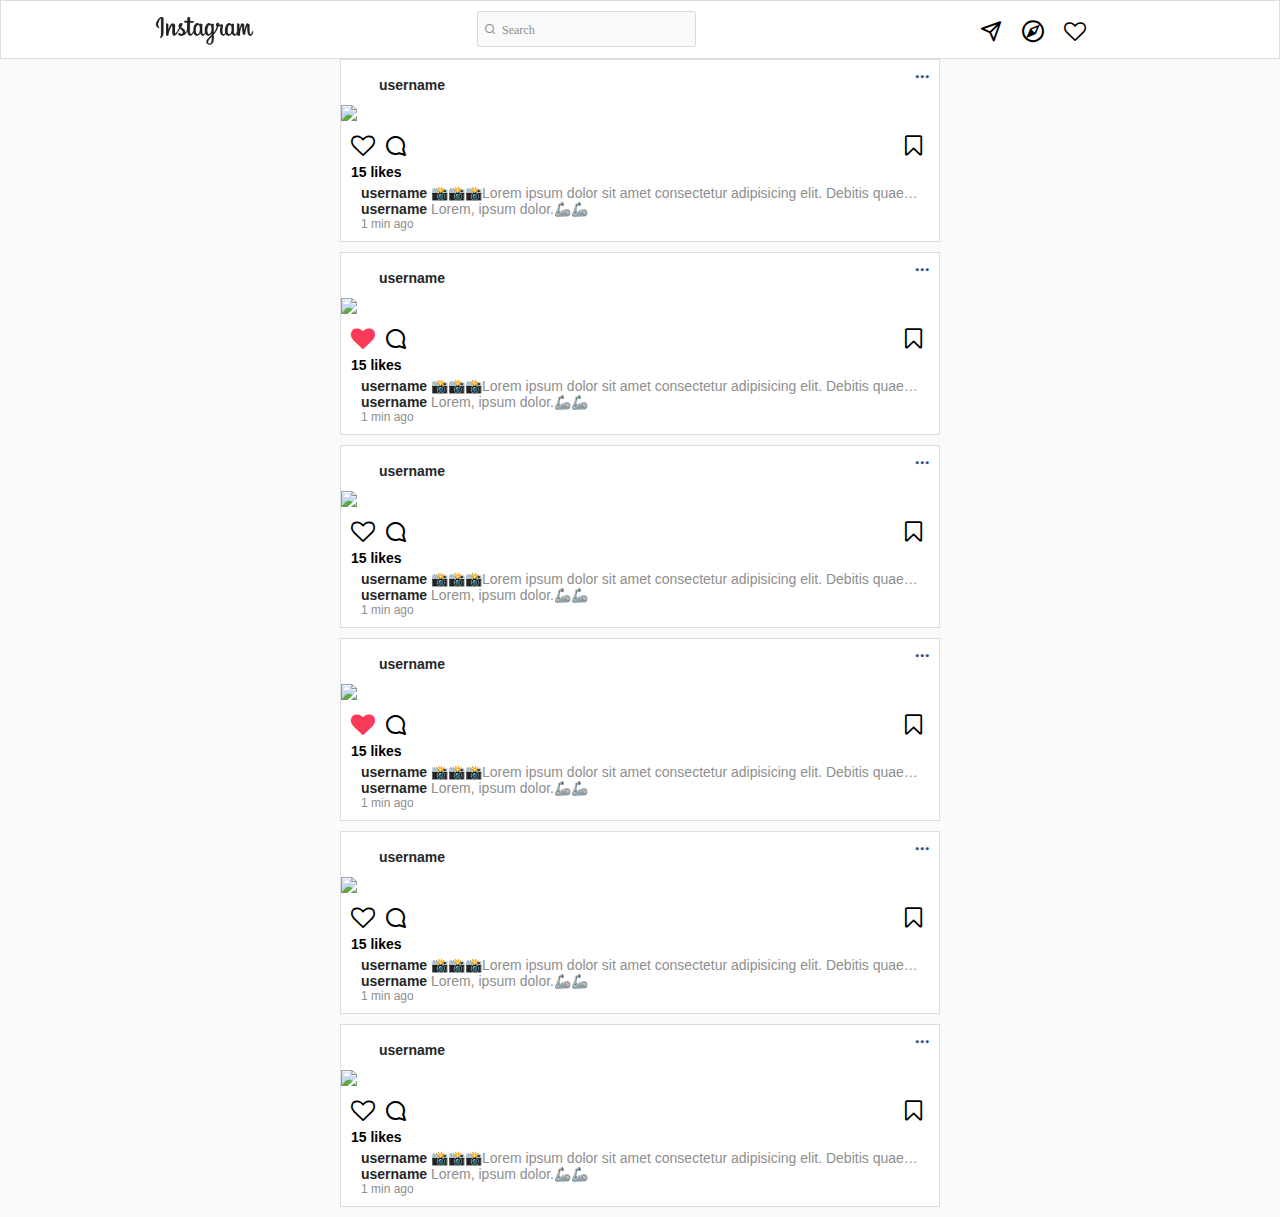
==== feed.html @ e86d35ad "Add feed.html - Add feed structure - navbar and post" ====
<!DOCTYPE html>
<html lang="en">

<head>
   <meta charset="UTF-8">
   <meta name="viewport" content="width=device-width, initial-scale=1.0">
   <link rel="shortcut icon" href="src/img/ig-ico.png" type="image/x-icon">
   <title>Instagram - Feed</title>
   <link rel="stylesheet" href="src/css/style.css">
   <script src="src/js/main.js"></script>
</head>

<body>
   <nav>
      <div class="nav__container card">
         <div class="nav flex-row flex-between">

            <div class="logo">
               <img src="src/img/640px-Instagram_logo.svg.png" alt="Instagram logo">
            </div>
            <div class="search">
               <form action="">
                  <div class="input__container">
                     <label for="search"><span class="icon-search disabled text-small"> Search</span>
                        <input type="search" name="search" id="search">
                     </label>
                  </div>
               </form>
            </div>
            <div class="menu">
               <ul>
                  <li><a href=""><span class="icon-home-fill"></span></a></li>
                  <li><a href=""><span class="icon-send"></span></a></li>
                  <li><a href=""><span class="icon-compass2"></span></a></li>
                  <li><a href=""><span class="icon-heart-o"></span></a></li>
                  <li><a href=""><span class="icon-avatar"></span></a></li>
               </ul>
            </div>
         </div>
      </div>
   </nav>
   <main>
      <div class="main__container">

         <!-- POST -->
         <div class="post card">
            <div class="card-header">
               <div class="flex-row flex-between">
                  <div class="user">
                        <a href="#"><span class="icon-avatar"></span></a>
                        <a href="#" class="username">username</a>
                  </div>
                  <div>
                     <a href="#"><span class="icon-dots-h"></span></a>
                  </div>
               </div>
            </div>
            <div class="card-body">
               <div class="post-body">
                  <img src="src/img/post-1.jpg">
               </div>
            </div>
            <div class="card-footer">
               <div class="post-footer">
                  <div class="flex-row flex-between">
                     <div class="post__like-comment">
                        <span class="icon-heart-o"></span>
                        <span class="icon-message"></span>
                     </div>
                     <div class="post__save">
                        <span class="icon-bookmark-o"></span>
                     </div>
                  </div>
                  <div class="post__likes">
                     <p><span class="post__likes-count">15</span> likes</p>
                  </div>
                  <div class="post__desc-comm">
                     <div class="post-descripton">
                        <p class="line-clamp disabled"><a href=""><span class="user">username</span></a> 📸📸📸Lorem ipsum dolor sit amet consectetur adipisicing elit. Debitis quae quisquam facilis quis! Rerum, corporis?</p>
                     </div>
                     <div class="post-descripton">
                        <p class="line-clamp disabled"><a href=""><span class="user">username</span></a> Lorem, ipsum dolor.🦾🦾</p>
                     </div>
                     <div class="post-date">
                        <p class="text-small disabled">1 min ago</p>
                     </div>
                  </div>
               </div>
            </div>
         </div>
         <!-- POST -->
         <div class="post card">
            <div class="card-header">
               <div class="flex-row flex-between">
                  <div class="user">
                        <a href="#"><span class="icon-avatar"></span></a>
                        <a href="#" class="username">username</a>
                  </div>
                  <div>
                     <a href="#"><span class="icon-dots-h"></span></a>
                  </div>
               </div>
            </div>
            <div class="card-body">
               <div class="post-body">
                  <img src="src/img/post-2.jpg">
               </div>
            </div>
            <div class="card-footer">
               <div class="post-footer">
                  <div class="flex-row flex-between">
                     <div class="post__like-comment">
                        <span class="icon-heart liked"></span>
                        <span class="icon-message"></span>
                     </div>
                     <div class="post__save">
                        <span class="icon-bookmark-o"></span>
                     </div>
                  </div>
                  <div class="post__likes">
                     <p><span class="post__likes-count">15</span> likes</p>
                  </div>
                  <div class="post__desc-comm">
                     <div class="post-descripton">
                        <p class="line-clamp disabled"><a href=""><span class="user">username</span></a> 📸📸📸Lorem ipsum dolor sit amet consectetur adipisicing elit. Debitis quae quisquam facilis quis! Rerum, corporis?</p>
                     </div>
                     <div class="post-descripton">
                        <p class="line-clamp disabled"><a href=""><span class="user">username</span></a> Lorem, ipsum dolor.🦾🦾</p>
                     </div>
                     <div class="post-date">
                        <p class="text-small disabled">1 min ago</p>
                     </div>
                  </div>
               </div>
            </div>
         </div>
         <!-- POST -->
         <div class="post card">
            <div class="card-header">
               <div class="flex-row flex-between">
                  <div class="user">
                        <a href="#"><span class="icon-avatar"></span></a>
                        <a href="#" class="username">username</a>
                  </div>
                  <div>
                     <a href="#"><span class="icon-dots-h"></span></a>
                  </div>
               </div>
            </div>
            <div class="card-body">
               <div class="post-body">
                  <img src="src/img/post-3.jpg">
               </div>
            </div>
            <div class="card-footer">
               <div class="post-footer">
                  <div class="flex-row flex-between">
                     <div class="post__like-comment">
                        <span class="icon-heart-o"></span>
                        <span class="icon-message"></span>
                     </div>
                     <div class="post__save">
                        <span class="icon-bookmark-o"></span>
                     </div>
                  </div>
                  <div class="post__likes">
                     <p><span class="post__likes-count">15</span> likes</p>
                  </div>
                  <div class="post__desc-comm">
                     <div class="post-descripton">
                        <p class="line-clamp disabled"><a href=""><span class="user">username</span></a> 📸📸📸Lorem ipsum dolor sit amet consectetur adipisicing elit. Debitis quae quisquam facilis quis! Rerum, corporis?</p>
                     </div>
                     <div class="post-descripton">
                        <p class="line-clamp disabled"><a href=""><span class="user">username</span></a> Lorem, ipsum dolor.🦾🦾</p>
                     </div>
                     <div class="post-date">
                        <p class="text-small disabled">1 min ago</p>
                     </div>
                  </div>
               </div>
            </div>
         </div>
         <!-- POST -->
         <div class="post card">
            <div class="card-header">
               <div class="flex-row flex-between">
                  <div class="user">
                        <a href="#"><span class="icon-avatar"></span></a>
                        <a href="#" class="username">username</a>
                  </div>
                  <div>
                     <a href="#"><span class="icon-dots-h"></span></a>
                  </div>
               </div>
            </div>
            <div class="card-body">
               <div class="post-body">
                  <img src="src/img/post-4.jpg">
               </div>
            </div>
            <div class="card-footer">
               <div class="post-footer">
                  <div class="flex-row flex-between">
                     <div class="post__like-comment">
                        <span class="icon-heart liked"></span>
                        <span class="icon-message"></span>
                     </div>
                     <div class="post__save">
                        <span class="icon-bookmark-o"></span>
                     </div>
                  </div>
                  <div class="post__likes">
                     <p><span class="post__likes-count">15</span> likes</p>
                  </div>
                  <div class="post__desc-comm">
                     <div class="post-descripton">
                        <p class="line-clamp disabled"><a href=""><span class="user">username</span></a> 📸📸📸Lorem ipsum dolor sit amet consectetur adipisicing elit. Debitis quae quisquam facilis quis! Rerum, corporis?</p>
                     </div>
                     <div class="post-descripton">
                        <p class="line-clamp disabled"><a href=""><span class="user">username</span></a> Lorem, ipsum dolor.🦾🦾</p>
                     </div>
                     <div class="post-date">
                        <p class="text-small disabled">1 min ago</p>
                     </div>
                  </div>
               </div>
            </div>
         </div>
         <!-- POST -->
         <div class="post card">
            <div class="card-header">
               <div class="flex-row flex-between">
                  <div class="user">
                        <a href="#"><span class="icon-avatar"></span></a>
                        <a href="#" class="username">username</a>
                  </div>
                  <div>
                     <a href="#"><span class="icon-dots-h"></span></a>
                  </div>
               </div>
            </div>
            <div class="card-body">
               <div class="post-body">
                  <img src="src/img/post-5.jpg">
               </div>
            </div>
            <div class="card-footer">
               <div class="post-footer">
                  <div class="flex-row flex-between">
                     <div class="post__like-comment">
                        <span class="icon-heart-o"></span>
                        <span class="icon-message"></span>
                     </div>
                     <div class="post__save">
                        <span class="icon-bookmark-o"></span>
                     </div>
                  </div>
                  <div class="post__likes">
                     <p><span class="post__likes-count">15</span> likes</p>
                  </div>
                  <div class="post__desc-comm">
                     <div class="post-descripton">
                        <p class="line-clamp disabled"><a href=""><span class="user">username</span></a> 📸📸📸Lorem ipsum dolor sit amet consectetur adipisicing elit. Debitis quae quisquam facilis quis! Rerum, corporis?</p>
                     </div>
                     <div class="post-descripton">
                        <p class="line-clamp disabled"><a href=""><span class="user">username</span></a> Lorem, ipsum dolor.🦾🦾</p>
                     </div>
                     <div class="post-date">
                        <p class="text-small disabled">1 min ago</p>
                     </div>
                  </div>
               </div>
            </div>
         </div>
         <!-- POST -->
         <div class="post card">
            <div class="card-header">
               <div class="flex-row flex-between">
                  <div class="user">
                        <a href="#"><span class="icon-avatar"></span></a>
                        <a href="#" class="username">username</a>
                  </div>
                  <div>
                     <a href="#"><span class="icon-dots-h"></span></a>
                  </div>
               </div>
            </div>
            <div class="card-body">
               <div class="post-body">
                  <img src="src/img/post-6.jpg">
               </div>
            </div>
            <div class="card-footer">
               <div class="post-footer">
                  <div class="flex-row flex-between">
                     <div class="post__like-comment">
                        <span class="icon-heart-o"></span>
                        <span class="icon-message"></span>
                     </div>
                     <div class="post__save">
                        <span class="icon-bookmark-o"></span>
                     </div>
                  </div>
                  <div class="post__likes">
                     <p><span class="post__likes-count">15</span> likes</p>
                  </div>
                  <div class="post__desc-comm">
                     <div class="post-descripton">
                        <p class="line-clamp disabled"><a href=""><span class="user">username</span></a> 📸📸📸Lorem ipsum dolor sit amet consectetur adipisicing elit. Debitis quae quisquam facilis quis! Rerum, corporis?</p>
                     </div>
                     <div class="post-descripton">
                        <p class="line-clamp disabled"><a href=""><span class="user">username</span></a> Lorem, ipsum dolor.🦾🦾</p>
                     </div>
                     <div class="post-date">
                        <p class="text-small disabled">1 min ago</p>
                     </div>
                  </div>
               </div>
            </div>
         </div>


      </div>
   </main>
</body>

</html>
---- src/css/style.css ----
@charset "UTF-8";
@font-face {
  font-family: "icomoon";
  src: url("fonts/icomoon.eot?fhwxef");
  src: url("fonts/icomoon.eot?fhwxef#iefix") format("embedded-opentype"), url("fonts/icomoon.ttf?fhwxef") format("truetype"), url("fonts/icomoon.woff?fhwxef") format("woff"), url("fonts/icomoon.svg?fhwxef#icomoon") format("svg");
  font-weight: normal;
  font-style: normal;
  font-display: block;
}
[class^=icon-], [class*=" icon-"] {
  font-family: "icomoon" !important;
  speak: never;
  font-style: normal;
  font-weight: normal;
  font-variant: normal;
  text-transform: none;
  line-height: 1;
  -webkit-font-smoothing: antialiased;
  -moz-osx-font-smoothing: grayscale;
}

.icon-home-fill:before {
  content: "";
  cursor: pointer;
}

.icon-home:before {
  content: "";
  cursor: pointer;
}

.icon-send:before {
  content: "";
  cursor: pointer;
}

.icon-dots-h:before {
  content: "";
  cursor: pointer;
}

.icon-message:before {
  content: "";
  cursor: pointer;
}

.icon-search:before {
  content: "";
  cursor: pointer;
}

.icon-user:before {
  content: "";
  cursor: pointer;
}

.icon-bookmark-o:before {
  content: "";
  cursor: pointer;
}

.icon-heart-o:before {
  content: "";
  cursor: pointer;
}

.icon-heart:before {
  content: "";
  cursor: pointer;
}

.icon-compass2:before {
  content: "";
  cursor: pointer;
}

.icon-facebook:before {
  content: "";
  cursor: pointer;
}

.icon-instagram:before {
  content: "";
  cursor: pointer;
}

* {
  box-sizing: border-box;
  margin: 0;
  padding: 0;
}

body {
  font-family: -apple-system, BlinkMacSystemFont, "Segoe UI", Roboto, Helvetica, Arial, sans-serif, "Apple Color Emoji", "Segoe UI Emoji", "Segoe UI Symbol";
  background-color: #fafafa;
  font-size: 14px;
}

main, header, footer, nav {
  display: block;
}

main, footer {
  margin: 0 auto;
  width: 100%;
  max-width: 1024px;
}

a, a:hover, a:link, a:active, a:visited {
  color: #385185;
  text-decoration: none;
}

input[type=submit], input[type=text], input[type=password], input[type=search] {
  background-color: #fafafa;
  outline: none;
  width: 100%;
  border-radius: 3px;
  padding: 8px 5px;
  line-height: 18px;
}

input[type=text], input[type=password], input[type=search] {
  border: solid 1px rgba(142, 142, 142, 0.3);
  font-size: 16px;
}

input[type=submit] {
  margin: 10px 0;
  border: none;
  background-color: #b2dffc;
  color: #ffffff;
  font-weight: bold;
  cursor: pointer;
}

ul, li {
  list-style: none;
  display: inline-block;
}

.text-center {
  text-align: center;
}

.text-left {
  text-align: left;
}

.text-small {
  font-size: 12px;
}

.disabled {
  color: #8e8e8e;
}

.p-20 {
  padding: 20px;
}

.login {
  width: 100%;
  height: 100%;
}

.flex-row {
  display: flex;
  flex-direction: flex-row;
}

.flex-wrap {
  flex-wrap: wrap;
}

.flex-center {
  justify-content: center;
}

.flex-between {
  justify-content: space-between;
}

@media all and (min-width: 450px) {
  .card {
    border: solid 1px rgba(142, 142, 142, 0.3);
    background-color: #ffffff;
  }
}
.card-header, .card-body, .card-footer {
  width: 100%;
}

.input__container {
  margin: 0 40px 6px;
}
.input__container label {
  position: relative;
}
.input__container label span {
  display: inline-block;
  position: absolute;
  left: 7px;
  height: 36px;
  line-height: 36px;
  transition: all 0.15s linear;
}
.input__container label span.up {
  top: -8px;
  font-size: 10px;
  line-height: 8px;
}
.input__container label span.up ~ input {
  font-size: 12px;
  padding: 14px 0 2px 8px;
}

.divider {
  position: relative;
  margin: 10px 40px 30px;
  font-size: 12px;
  font-weight: 500;
  text-align: center;
  color: #8e8e8e;
}
.divider :before, .divider :after {
  content: "";
  display: inline-block;
  position: absolute;
  top: calc(50% - 1px);
  width: 40%;
  border-bottom: solid 1px rgba(142, 142, 142, 0.3);
}
.divider :before {
  left: 0;
}
.divider :after {
  right: 0;
}

.footer {
  margin: 0 auto;
  padding: 38px 20px;
  font-weight: 600;
  text-transform: uppercase;
  font-size: 12px;
}
@media all and (max-width: 785px) {
  .footer {
    max-width: 360px;
    justify-content: center;
    padding: 0 20px;
  }
  .footer ul {
    text-align: center;
  }
}
.footer .footer__link {
  margin: 0 7px 16px 0;
}

.line-clamp {
  display: -webkit-box;
  -webkit-box-orient: vertical;
  -webkit-line-clamp: 1;
  overflow: hidden;
}

.login {
  margin: 20px auto;
}
@media all and (min-width: 450px) {
  .login {
    margin: 95px auto;
  }
}
.login .phone-image {
  position: relative;
  background: url("../img/phone.png");
  background-repeat: no-repeat;
  background-size: 454px 618px;
  background-position: center;
  flex-basis: 454px;
  margin-left: -35px;
  margin-right: -15px;
  width: 100%;
  height: 618px;
}
@media all and (max-width: 875px) {
  .login .phone-image {
    display: none;
  }
}
.login .phone-image .carousel {
  display: block;
  position: absolute;
  top: 99px;
  right: 63px;
  z-index: 1;
  width: 240px;
  height: 427px;
  background: url("../img/phone_1.jpg");
  animation: carousel 25s linear infinite;
}
@keyframes carousel {
  0%, 20.625% {
    background: url("../img/phone_1.jpg");
    opacity: 1;
  }
  20.625%, 39.125% {
    background: url("../img/phone_2.jpg");
    opacity: 1;
  }
  10.3125% {
    opacity: 1;
  }
  41.25%, 57.625% {
    background: url("../img/phone_3.jpg");
    opacity: 1;
  }
  22.1875% {
    opacity: 1;
  }
  61.875%, 76.125% {
    background: url("../img/phone_4.jpg");
    opacity: 1;
  }
  34.0625% {
    opacity: 1;
  }
  82.5%, 94.625% {
    background: url("../img/phone_5.jpg");
    opacity: 1;
  }
  45.9375% {
    opacity: 1;
  }
}
.login .right-side {
  width: 350px;
  margin-top: 10px;
}
.login .right-side .card {
  max-width: 350px;
  margin-bottom: 10px;
}
.login .right-side .card:nth-child(1) {
  margin-top: 20px;
}
.login .right-side .card:nth-child(1) .card-header {
  margin: 30px auto 40px;
  background: url("../img/640px-instagram_logo.svg.png");
  background-repeat: no-repeat;
  background-size: 100%;
  background-position: 0 -10px;
  height: 51px;
  width: 185px;
}
.login .right-side .card .card-footer p {
  margin: 20px 0;
}
.login .right-side .card .card-footer p:not(.text-small) {
  font-weight: bold;
}
.login .right-side .card:nth-child(2) {
  padding: 10px 0;
  margin-bottom: 10px;
}
.login .right-side .card:nth-child(2) p {
  padding: 10px;
}
.login .right-side .card:nth-child(2) p a {
  font-weight: 600;
  color: rgba(0, 149, 246, 0.7);
}
.login .right-side .store p {
  margin: 10px 0;
}
.login .right-side .store img {
  width: 45%;
}

.nav__container .nav {
  padding: 10px 0 5px;
  margin: 0 auto;
  max-width: 975px;
}
.nav__container .nav .logo img {
  width: 103px;
}
.nav__container .nav .menu ul {
  height: 100%;
  display: flex;
  flex-direction: row;
  align-items: center;
}
.nav__container .nav .menu ul li {
  margin-left: 20px;
}
.nav__container .nav .menu ul li [class*=icon-] {
  display: inline-block;
  font-size: 22px;
  line-height: 22px;
  color: #000;
}

.icon-avatar {
  width: 22px;
  height: 22px;
  margin-top: 3px;
  border-radius: 50%;
  background-color: red;
  background: url("../img/ig-ico.png");
  background-size: cover;
}

.user {
  height: 100%;
  font-weight: 600;
  color: #262626;
}
.user a {
  display: inline-block;
  color: #262626;
  line-height: 100%;
  vertical-align: middle;
}

.post {
  margin: 0 auto 10px;
  max-width: 600px;
  height: 100%;
}
.post [class*=icon-]:not(.icon-dots-h) {
  display: inline-block;
  font-size: 24px;
  line-height: 24px;
  width: 24px;
  height: 24px;
}
.post .card-header {
  height: 45px;
  padding: 10px;
}
.post .post-body {
  width: 100%;
}
.post .post-body img {
  width: 100%;
}
.post .post-footer {
  width: 100%;
  padding: 10px;
}
.post .post-footer .post__like-comment span {
  margin-right: 5px;
}
.post .post-footer .post__likes {
  margin: 5px 0;
  font-weight: 600;
}
.post .post-footer .post__desc-comm {
  width: 100%;
  padding-left: 10px;
}

.liked {
  color: #fb3958;
}

/*# sourceMappingURL=style.css.map */
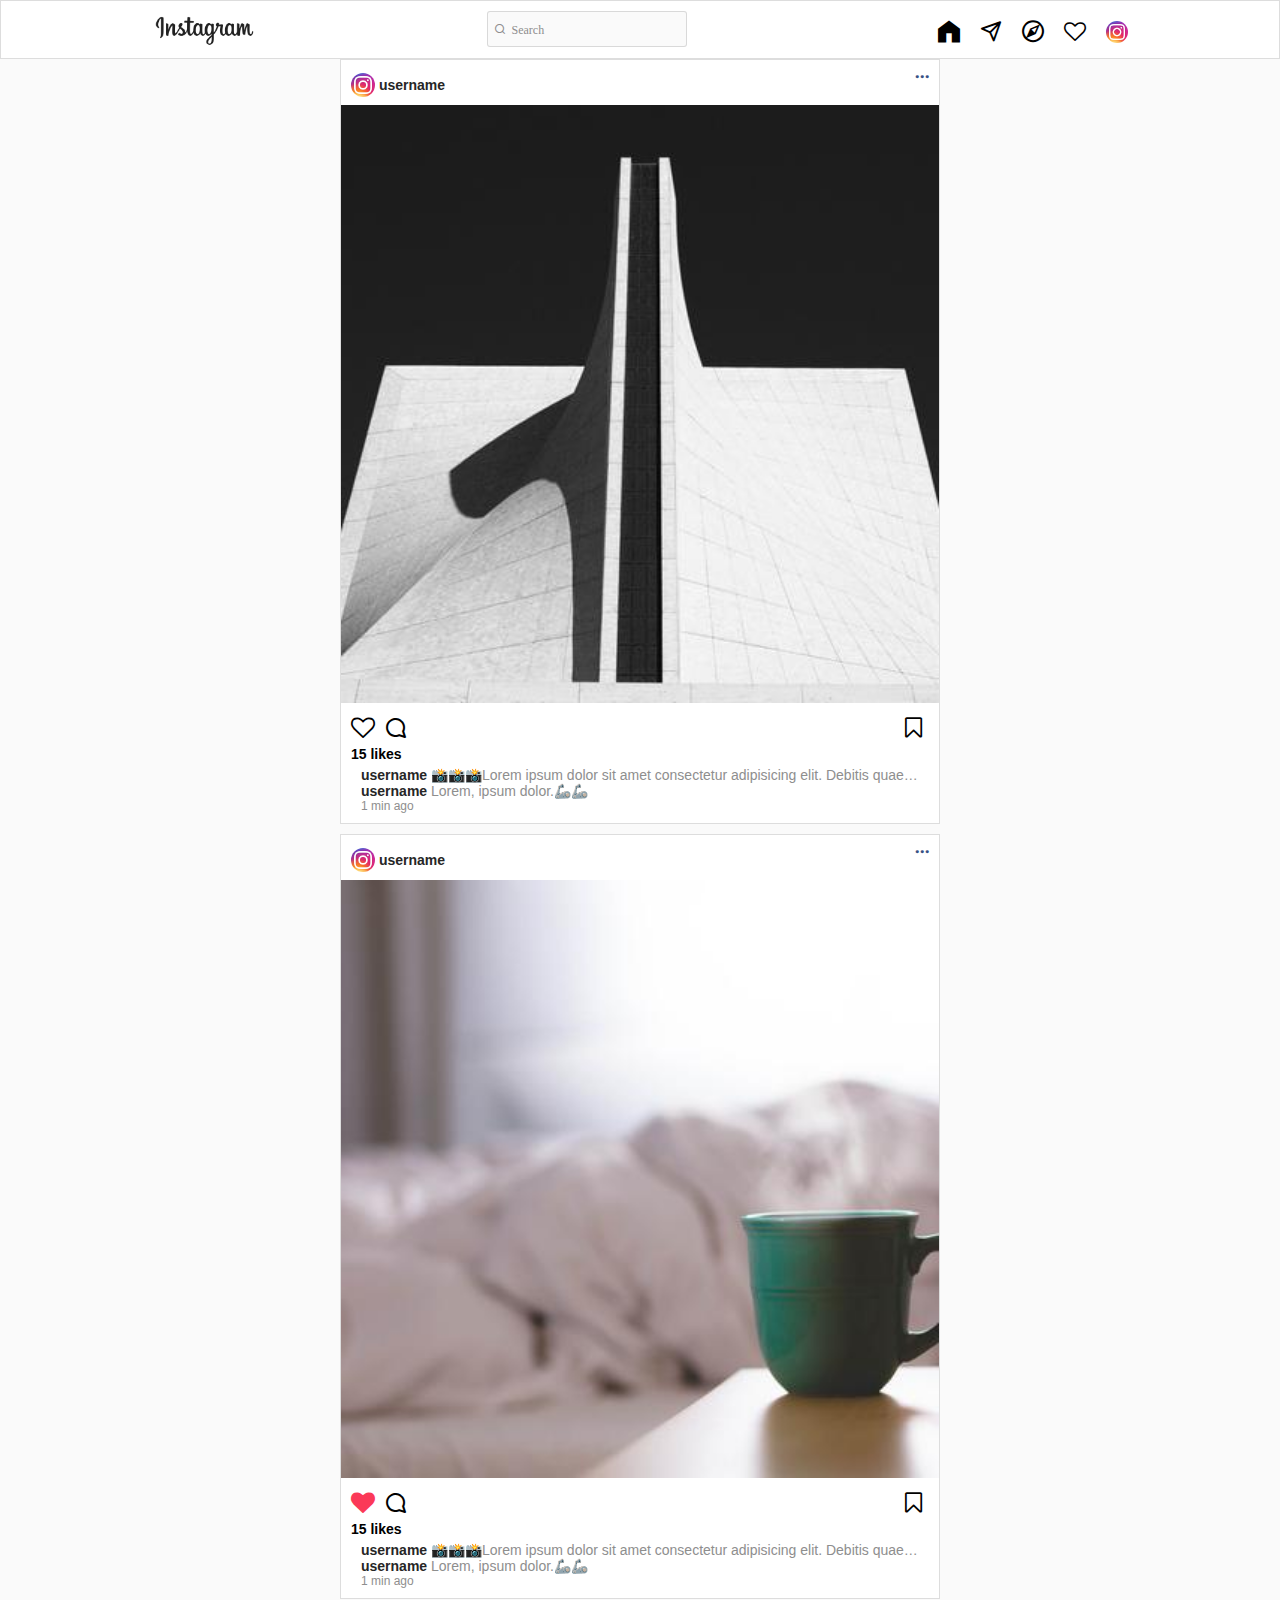
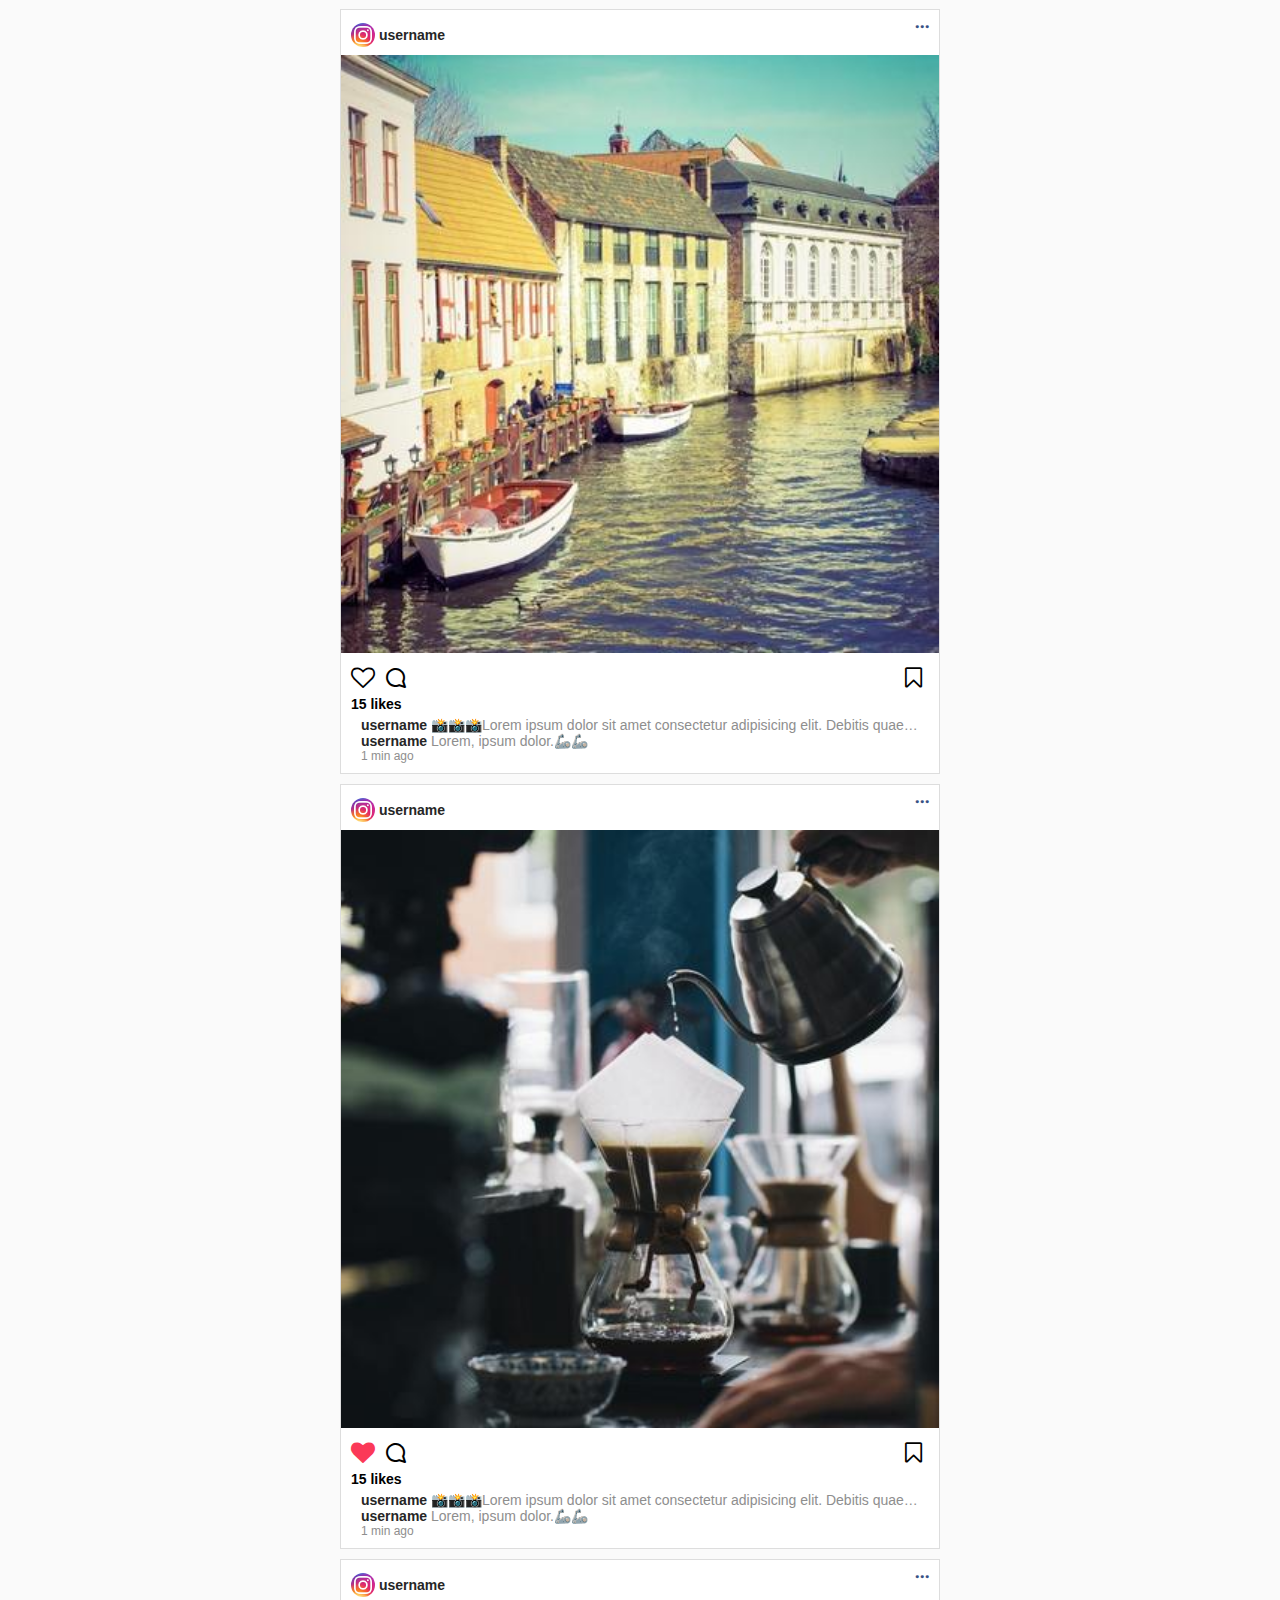
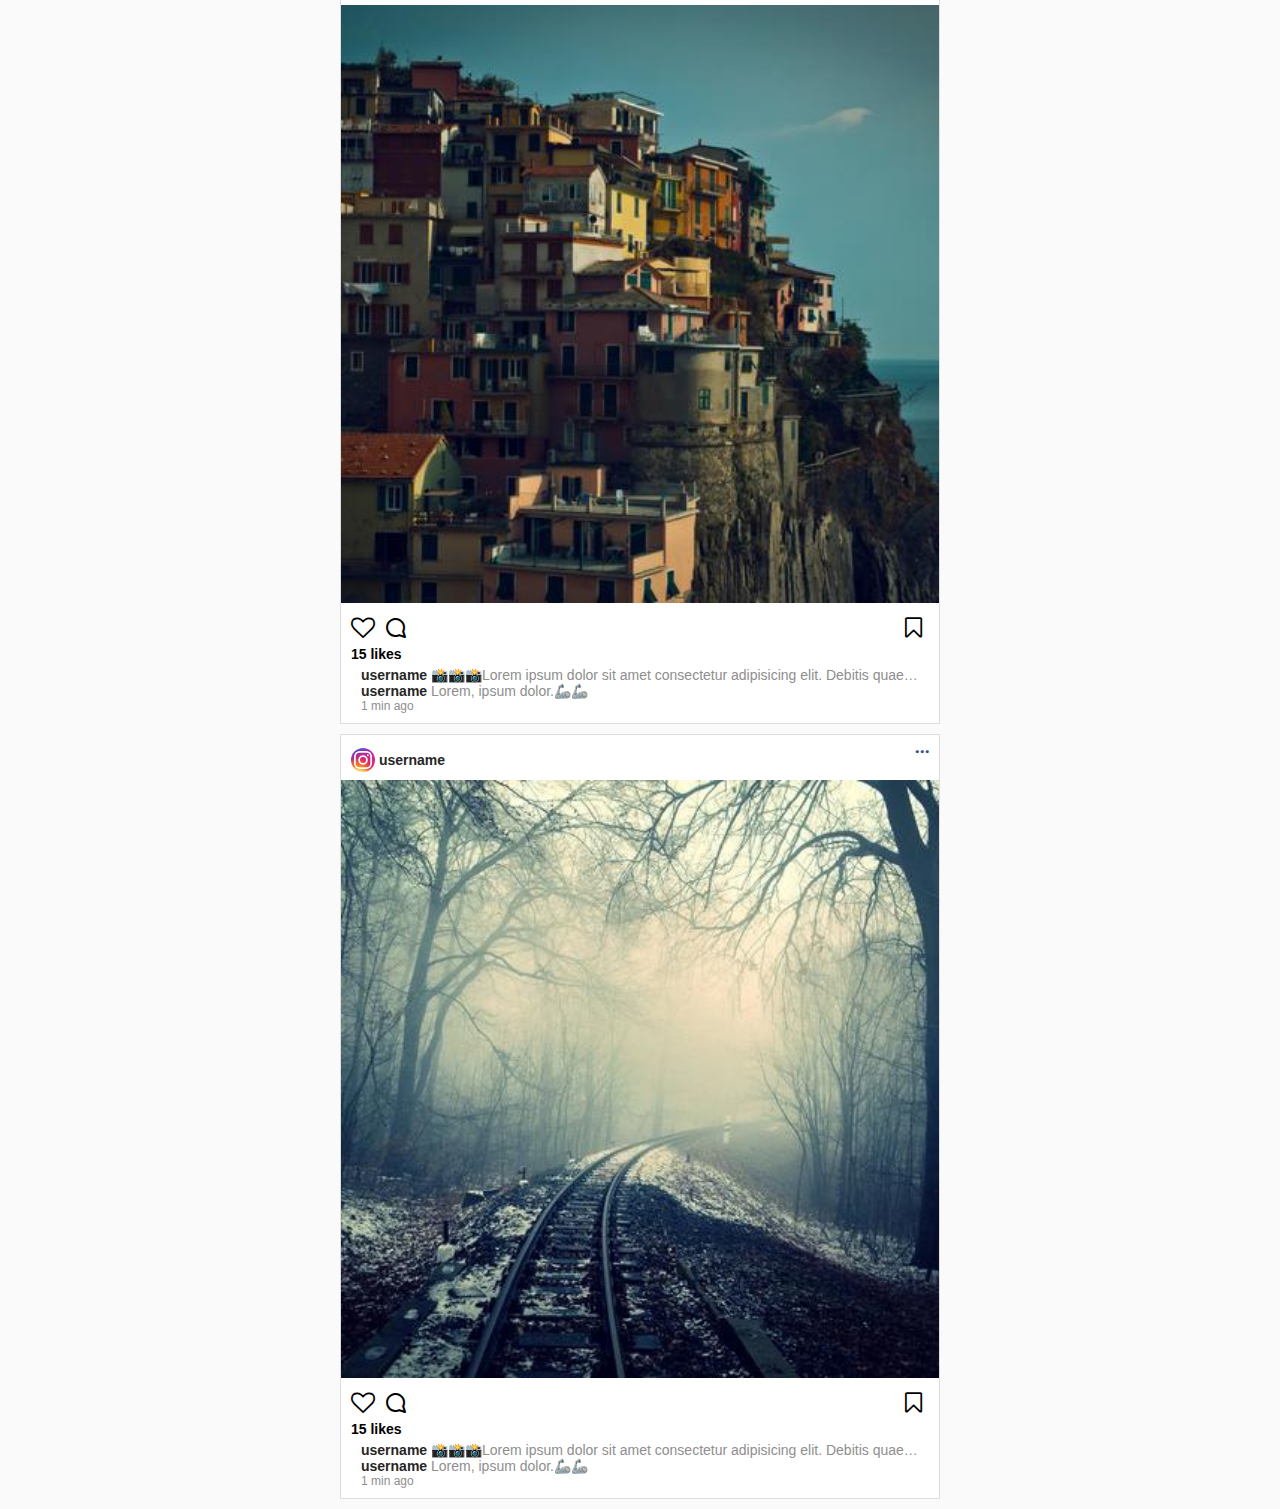
==== commit e3cf1ffd: "Add corrections: labels, submit button, remove app store and google play" ====
--- a/feed.html
+++ b/feed.html
@@ -2,326 +2,339 @@
 <html lang="en">
 
 <head>
-   <meta charset="UTF-8">
-   <meta name="viewport" content="width=device-width, initial-scale=1.0">
-   <link rel="shortcut icon" href="src/img/ig-ico.png" type="image/x-icon">
-   <title>Instagram - Feed</title>
-   <link rel="stylesheet" href="src/css/style.css">
-   <script src="src/js/main.js"></script>
+  <meta charset="UTF-8">
+  <meta name="viewport" content="width=device-width, initial-scale=1.0">
+  <link rel="shortcut icon" href="src/img/ig-ico.png" type="image/x-icon">
+  <title>Instagram - Feed</title>
+  <link rel="stylesheet" href="src/css/style.css">
+  <script src="src/js/main.js"></script>
 </head>
 
 <body>
-   <nav>
-      <div class="nav__container card">
-         <div class="nav flex-row flex-between">
-
-            <div class="logo">
-               <img src="src/img/640px-Instagram_logo.svg.png" alt="Instagram logo">
-            </div>
-            <div class="search">
-               <form action="">
-                  <div class="input__container">
-                     <label for="search"><span class="icon-search disabled text-small"> Search</span>
-                        <input type="search" name="search" id="search">
-                     </label>
-                  </div>
-               </form>
-            </div>
-            <div class="menu">
-               <ul>
-                  <li><a href=""><span class="icon-home-fill"></span></a></li>
-                  <li><a href=""><span class="icon-send"></span></a></li>
-                  <li><a href=""><span class="icon-compass2"></span></a></li>
-                  <li><a href=""><span class="icon-heart-o"></span></a></li>
-                  <li><a href=""><span class="icon-avatar"></span></a></li>
-               </ul>
-            </div>
-         </div>
-      </div>
-   </nav>
-   <main>
-      <div class="main__container">
-
-         <!-- POST -->
-         <div class="post card">
-            <div class="card-header">
-               <div class="flex-row flex-between">
-                  <div class="user">
-                        <a href="#"><span class="icon-avatar"></span></a>
-                        <a href="#" class="username">username</a>
-                  </div>
-                  <div>
-                     <a href="#"><span class="icon-dots-h"></span></a>
-                  </div>
-               </div>
-            </div>
-            <div class="card-body">
-               <div class="post-body">
-                  <img src="src/img/post-1.jpg">
-               </div>
-            </div>
-            <div class="card-footer">
-               <div class="post-footer">
-                  <div class="flex-row flex-between">
-                     <div class="post__like-comment">
-                        <span class="icon-heart-o"></span>
-                        <span class="icon-message"></span>
-                     </div>
-                     <div class="post__save">
-                        <span class="icon-bookmark-o"></span>
-                     </div>
-                  </div>
-                  <div class="post__likes">
-                     <p><span class="post__likes-count">15</span> likes</p>
-                  </div>
-                  <div class="post__desc-comm">
-                     <div class="post-descripton">
-                        <p class="line-clamp disabled"><a href=""><span class="user">username</span></a> 📸📸📸Lorem ipsum dolor sit amet consectetur adipisicing elit. Debitis quae quisquam facilis quis! Rerum, corporis?</p>
-                     </div>
-                     <div class="post-descripton">
-                        <p class="line-clamp disabled"><a href=""><span class="user">username</span></a> Lorem, ipsum dolor.🦾🦾</p>
-                     </div>
-                     <div class="post-date">
-                        <p class="text-small disabled">1 min ago</p>
-                     </div>
-                  </div>
-               </div>
-            </div>
-         </div>
-         <!-- POST -->
-         <div class="post card">
-            <div class="card-header">
-               <div class="flex-row flex-between">
-                  <div class="user">
-                        <a href="#"><span class="icon-avatar"></span></a>
-                        <a href="#" class="username">username</a>
-                  </div>
-                  <div>
-                     <a href="#"><span class="icon-dots-h"></span></a>
-                  </div>
-               </div>
-            </div>
-            <div class="card-body">
-               <div class="post-body">
-                  <img src="src/img/post-2.jpg">
-               </div>
-            </div>
-            <div class="card-footer">
-               <div class="post-footer">
-                  <div class="flex-row flex-between">
-                     <div class="post__like-comment">
-                        <span class="icon-heart liked"></span>
-                        <span class="icon-message"></span>
-                     </div>
-                     <div class="post__save">
-                        <span class="icon-bookmark-o"></span>
-                     </div>
-                  </div>
-                  <div class="post__likes">
-                     <p><span class="post__likes-count">15</span> likes</p>
-                  </div>
-                  <div class="post__desc-comm">
-                     <div class="post-descripton">
-                        <p class="line-clamp disabled"><a href=""><span class="user">username</span></a> 📸📸📸Lorem ipsum dolor sit amet consectetur adipisicing elit. Debitis quae quisquam facilis quis! Rerum, corporis?</p>
-                     </div>
-                     <div class="post-descripton">
-                        <p class="line-clamp disabled"><a href=""><span class="user">username</span></a> Lorem, ipsum dolor.🦾🦾</p>
-                     </div>
-                     <div class="post-date">
-                        <p class="text-small disabled">1 min ago</p>
-                     </div>
-                  </div>
-               </div>
-            </div>
-         </div>
-         <!-- POST -->
-         <div class="post card">
-            <div class="card-header">
-               <div class="flex-row flex-between">
-                  <div class="user">
-                        <a href="#"><span class="icon-avatar"></span></a>
-                        <a href="#" class="username">username</a>
-                  </div>
-                  <div>
-                     <a href="#"><span class="icon-dots-h"></span></a>
-                  </div>
-               </div>
-            </div>
-            <div class="card-body">
-               <div class="post-body">
-                  <img src="src/img/post-3.jpg">
-               </div>
-            </div>
-            <div class="card-footer">
-               <div class="post-footer">
-                  <div class="flex-row flex-between">
-                     <div class="post__like-comment">
-                        <span class="icon-heart-o"></span>
-                        <span class="icon-message"></span>
-                     </div>
-                     <div class="post__save">
-                        <span class="icon-bookmark-o"></span>
-                     </div>
-                  </div>
-                  <div class="post__likes">
-                     <p><span class="post__likes-count">15</span> likes</p>
-                  </div>
-                  <div class="post__desc-comm">
-                     <div class="post-descripton">
-                        <p class="line-clamp disabled"><a href=""><span class="user">username</span></a> 📸📸📸Lorem ipsum dolor sit amet consectetur adipisicing elit. Debitis quae quisquam facilis quis! Rerum, corporis?</p>
-                     </div>
-                     <div class="post-descripton">
-                        <p class="line-clamp disabled"><a href=""><span class="user">username</span></a> Lorem, ipsum dolor.🦾🦾</p>
-                     </div>
-                     <div class="post-date">
-                        <p class="text-small disabled">1 min ago</p>
-                     </div>
-                  </div>
-               </div>
-            </div>
-         </div>
-         <!-- POST -->
-         <div class="post card">
-            <div class="card-header">
-               <div class="flex-row flex-between">
-                  <div class="user">
-                        <a href="#"><span class="icon-avatar"></span></a>
-                        <a href="#" class="username">username</a>
-                  </div>
-                  <div>
-                     <a href="#"><span class="icon-dots-h"></span></a>
-                  </div>
-               </div>
-            </div>
-            <div class="card-body">
-               <div class="post-body">
-                  <img src="src/img/post-4.jpg">
-               </div>
-            </div>
-            <div class="card-footer">
-               <div class="post-footer">
-                  <div class="flex-row flex-between">
-                     <div class="post__like-comment">
-                        <span class="icon-heart liked"></span>
-                        <span class="icon-message"></span>
-                     </div>
-                     <div class="post__save">
-                        <span class="icon-bookmark-o"></span>
-                     </div>
-                  </div>
-                  <div class="post__likes">
-                     <p><span class="post__likes-count">15</span> likes</p>
-                  </div>
-                  <div class="post__desc-comm">
-                     <div class="post-descripton">
-                        <p class="line-clamp disabled"><a href=""><span class="user">username</span></a> 📸📸📸Lorem ipsum dolor sit amet consectetur adipisicing elit. Debitis quae quisquam facilis quis! Rerum, corporis?</p>
-                     </div>
-                     <div class="post-descripton">
-                        <p class="line-clamp disabled"><a href=""><span class="user">username</span></a> Lorem, ipsum dolor.🦾🦾</p>
-                     </div>
-                     <div class="post-date">
-                        <p class="text-small disabled">1 min ago</p>
-                     </div>
-                  </div>
-               </div>
-            </div>
-         </div>
-         <!-- POST -->
-         <div class="post card">
-            <div class="card-header">
-               <div class="flex-row flex-between">
-                  <div class="user">
-                        <a href="#"><span class="icon-avatar"></span></a>
-                        <a href="#" class="username">username</a>
-                  </div>
-                  <div>
-                     <a href="#"><span class="icon-dots-h"></span></a>
-                  </div>
-               </div>
-            </div>
-            <div class="card-body">
-               <div class="post-body">
-                  <img src="src/img/post-5.jpg">
-               </div>
-            </div>
-            <div class="card-footer">
-               <div class="post-footer">
-                  <div class="flex-row flex-between">
-                     <div class="post__like-comment">
-                        <span class="icon-heart-o"></span>
-                        <span class="icon-message"></span>
-                     </div>
-                     <div class="post__save">
-                        <span class="icon-bookmark-o"></span>
-                     </div>
-                  </div>
-                  <div class="post__likes">
-                     <p><span class="post__likes-count">15</span> likes</p>
-                  </div>
-                  <div class="post__desc-comm">
-                     <div class="post-descripton">
-                        <p class="line-clamp disabled"><a href=""><span class="user">username</span></a> 📸📸📸Lorem ipsum dolor sit amet consectetur adipisicing elit. Debitis quae quisquam facilis quis! Rerum, corporis?</p>
-                     </div>
-                     <div class="post-descripton">
-                        <p class="line-clamp disabled"><a href=""><span class="user">username</span></a> Lorem, ipsum dolor.🦾🦾</p>
-                     </div>
-                     <div class="post-date">
-                        <p class="text-small disabled">1 min ago</p>
-                     </div>
-                  </div>
-               </div>
-            </div>
-         </div>
-         <!-- POST -->
-         <div class="post card">
-            <div class="card-header">
-               <div class="flex-row flex-between">
-                  <div class="user">
-                        <a href="#"><span class="icon-avatar"></span></a>
-                        <a href="#" class="username">username</a>
-                  </div>
-                  <div>
-                     <a href="#"><span class="icon-dots-h"></span></a>
-                  </div>
-               </div>
-            </div>
-            <div class="card-body">
-               <div class="post-body">
-                  <img src="src/img/post-6.jpg">
-               </div>
-            </div>
-            <div class="card-footer">
-               <div class="post-footer">
-                  <div class="flex-row flex-between">
-                     <div class="post__like-comment">
-                        <span class="icon-heart-o"></span>
-                        <span class="icon-message"></span>
-                     </div>
-                     <div class="post__save">
-                        <span class="icon-bookmark-o"></span>
-                     </div>
-                  </div>
-                  <div class="post__likes">
-                     <p><span class="post__likes-count">15</span> likes</p>
-                  </div>
-                  <div class="post__desc-comm">
-                     <div class="post-descripton">
-                        <p class="line-clamp disabled"><a href=""><span class="user">username</span></a> 📸📸📸Lorem ipsum dolor sit amet consectetur adipisicing elit. Debitis quae quisquam facilis quis! Rerum, corporis?</p>
-                     </div>
-                     <div class="post-descripton">
-                        <p class="line-clamp disabled"><a href=""><span class="user">username</span></a> Lorem, ipsum dolor.🦾🦾</p>
-                     </div>
-                     <div class="post-date">
-                        <p class="text-small disabled">1 min ago</p>
-                     </div>
-                  </div>
-               </div>
-            </div>
-         </div>
-
-
-      </div>
-   </main>
+  <nav>
+    <div class="nav__container card">
+      <div class="nav flex-row flex-between">
+
+        <div class="logo">
+          <img src="src/img/640px-Instagram_logo.svg.png" alt="Instagram logo">
+        </div>
+        <div class="search">
+          <form action="">
+            <div class="input__container">
+              <label for="search">
+                <span class="icon-search disabled text-small"> Search</span>
+              </label>
+              <input type="search" name="search" id="search">
+            </div>
+          </form>
+        </div>
+        <div class="menu">
+          <ul>
+            <li><a href=""><span class="icon-home-fill"></span></a></li>
+            <li><a href=""><span class="icon-send"></span></a></li>
+            <li><a href=""><span class="icon-compass2"></span></a></li>
+            <li><a href=""><span class="icon-heart-o"></span></a></li>
+            <li><a href=""><span class="icon-avatar"></span></a></li>
+          </ul>
+        </div>
+      </div>
+    </div>
+  </nav>
+  <main>
+    <div class="main__container">
+
+      <!-- POST -->
+      <div class="post card">
+        <div class="card-header">
+          <div class="flex-row flex-between">
+            <div class="user">
+              <a href="#"><span class="icon-avatar"></span></a>
+              <a href="#" class="username">username</a>
+            </div>
+            <div>
+              <a href="#"><span class="icon-dots-h"></span></a>
+            </div>
+          </div>
+        </div>
+        <div class="card-body">
+          <div class="post-body">
+            <img src="src/img/post-1.jpg">
+          </div>
+        </div>
+        <div class="card-footer">
+          <div class="post-footer">
+            <div class="flex-row flex-between">
+              <div class="post__like-comment">
+                <span class="icon-heart-o"></span>
+                <span class="icon-message"></span>
+              </div>
+              <div class="post__save">
+                <span class="icon-bookmark-o"></span>
+              </div>
+            </div>
+            <div class="post__likes">
+              <p><span class="post__likes-count">15</span> likes</p>
+            </div>
+            <div class="post__desc-comm">
+              <div class="post-descripton">
+                <p class="line-clamp disabled"><a href=""><span class="user">username</span></a> 📸📸📸Lorem ipsum dolor
+                  sit amet consectetur adipisicing elit. Debitis quae quisquam facilis quis! Rerum, corporis?</p>
+              </div>
+              <div class="post-descripton">
+                <p class="line-clamp disabled"><a href=""><span class="user">username</span></a> Lorem, ipsum dolor.🦾🦾
+                </p>
+              </div>
+              <div class="post-date">
+                <p class="text-small disabled">1 min ago</p>
+              </div>
+            </div>
+          </div>
+        </div>
+      </div>
+      <!-- POST -->
+      <div class="post card">
+        <div class="card-header">
+          <div class="flex-row flex-between">
+            <div class="user">
+              <a href="#"><span class="icon-avatar"></span></a>
+              <a href="#" class="username">username</a>
+            </div>
+            <div>
+              <a href="#"><span class="icon-dots-h"></span></a>
+            </div>
+          </div>
+        </div>
+        <div class="card-body">
+          <div class="post-body">
+            <img src="src/img/post-2.jpg">
+          </div>
+        </div>
+        <div class="card-footer">
+          <div class="post-footer">
+            <div class="flex-row flex-between">
+              <div class="post__like-comment">
+                <span class="icon-heart liked"></span>
+                <span class="icon-message"></span>
+              </div>
+              <div class="post__save">
+                <span class="icon-bookmark-o"></span>
+              </div>
+            </div>
+            <div class="post__likes">
+              <p><span class="post__likes-count">15</span> likes</p>
+            </div>
+            <div class="post__desc-comm">
+              <div class="post-descripton">
+                <p class="line-clamp disabled"><a href=""><span class="user">username</span></a> 📸📸📸Lorem ipsum dolor
+                  sit amet consectetur adipisicing elit. Debitis quae quisquam facilis quis! Rerum, corporis?</p>
+              </div>
+              <div class="post-descripton">
+                <p class="line-clamp disabled"><a href=""><span class="user">username</span></a> Lorem, ipsum dolor.🦾🦾
+                </p>
+              </div>
+              <div class="post-date">
+                <p class="text-small disabled">1 min ago</p>
+              </div>
+            </div>
+          </div>
+        </div>
+      </div>
+      <!-- POST -->
+      <div class="post card">
+        <div class="card-header">
+          <div class="flex-row flex-between">
+            <div class="user">
+              <a href="#"><span class="icon-avatar"></span></a>
+              <a href="#" class="username">username</a>
+            </div>
+            <div>
+              <a href="#"><span class="icon-dots-h"></span></a>
+            </div>
+          </div>
+        </div>
+        <div class="card-body">
+          <div class="post-body">
+            <img src="src/img/post-3.jpg">
+          </div>
+        </div>
+        <div class="card-footer">
+          <div class="post-footer">
+            <div class="flex-row flex-between">
+              <div class="post__like-comment">
+                <span class="icon-heart-o"></span>
+                <span class="icon-message"></span>
+              </div>
+              <div class="post__save">
+                <span class="icon-bookmark-o"></span>
+              </div>
+            </div>
+            <div class="post__likes">
+              <p><span class="post__likes-count">15</span> likes</p>
+            </div>
+            <div class="post__desc-comm">
+              <div class="post-descripton">
+                <p class="line-clamp disabled"><a href=""><span class="user">username</span></a> 📸📸📸Lorem ipsum dolor
+                  sit amet consectetur adipisicing elit. Debitis quae quisquam facilis quis! Rerum, corporis?</p>
+              </div>
+              <div class="post-descripton">
+                <p class="line-clamp disabled"><a href=""><span class="user">username</span></a> Lorem, ipsum dolor.🦾🦾
+                </p>
+              </div>
+              <div class="post-date">
+                <p class="text-small disabled">1 min ago</p>
+              </div>
+            </div>
+          </div>
+        </div>
+      </div>
+      <!-- POST -->
+      <div class="post card">
+        <div class="card-header">
+          <div class="flex-row flex-between">
+            <div class="user">
+              <a href="#"><span class="icon-avatar"></span></a>
+              <a href="#" class="username">username</a>
+            </div>
+            <div>
+              <a href="#"><span class="icon-dots-h"></span></a>
+            </div>
+          </div>
+        </div>
+        <div class="card-body">
+          <div class="post-body">
+            <img src="src/img/post-4.jpg">
+          </div>
+        </div>
+        <div class="card-footer">
+          <div class="post-footer">
+            <div class="flex-row flex-between">
+              <div class="post__like-comment">
+                <span class="icon-heart liked"></span>
+                <span class="icon-message"></span>
+              </div>
+              <div class="post__save">
+                <span class="icon-bookmark-o"></span>
+              </div>
+            </div>
+            <div class="post__likes">
+              <p><span class="post__likes-count">15</span> likes</p>
+            </div>
+            <div class="post__desc-comm">
+              <div class="post-descripton">
+                <p class="line-clamp disabled"><a href=""><span class="user">username</span></a> 📸📸📸Lorem ipsum dolor
+                  sit amet consectetur adipisicing elit. Debitis quae quisquam facilis quis! Rerum, corporis?</p>
+              </div>
+              <div class="post-descripton">
+                <p class="line-clamp disabled"><a href=""><span class="user">username</span></a> Lorem, ipsum dolor.🦾🦾
+                </p>
+              </div>
+              <div class="post-date">
+                <p class="text-small disabled">1 min ago</p>
+              </div>
+            </div>
+          </div>
+        </div>
+      </div>
+      <!-- POST -->
+      <div class="post card">
+        <div class="card-header">
+          <div class="flex-row flex-between">
+            <div class="user">
+              <a href="#"><span class="icon-avatar"></span></a>
+              <a href="#" class="username">username</a>
+            </div>
+            <div>
+              <a href="#"><span class="icon-dots-h"></span></a>
+            </div>
+          </div>
+        </div>
+        <div class="card-body">
+          <div class="post-body">
+            <img src="src/img/post-5.jpg">
+          </div>
+        </div>
+        <div class="card-footer">
+          <div class="post-footer">
+            <div class="flex-row flex-between">
+              <div class="post__like-comment">
+                <span class="icon-heart-o"></span>
+                <span class="icon-message"></span>
+              </div>
+              <div class="post__save">
+                <span class="icon-bookmark-o"></span>
+              </div>
+            </div>
+            <div class="post__likes">
+              <p><span class="post__likes-count">15</span> likes</p>
+            </div>
+            <div class="post__desc-comm">
+              <div class="post-descripton">
+                <p class="line-clamp disabled"><a href=""><span class="user">username</span></a> 📸📸📸Lorem ipsum dolor
+                  sit amet consectetur adipisicing elit. Debitis quae quisquam facilis quis! Rerum, corporis?</p>
+              </div>
+              <div class="post-descripton">
+                <p class="line-clamp disabled"><a href=""><span class="user">username</span></a> Lorem, ipsum dolor.🦾🦾
+                </p>
+              </div>
+              <div class="post-date">
+                <p class="text-small disabled">1 min ago</p>
+              </div>
+            </div>
+          </div>
+        </div>
+      </div>
+      <!-- POST -->
+      <div class="post card">
+        <div class="card-header">
+          <div class="flex-row flex-between">
+            <div class="user">
+              <a href="#"><span class="icon-avatar"></span></a>
+              <a href="#" class="username">username</a>
+            </div>
+            <div>
+              <a href="#"><span class="icon-dots-h"></span></a>
+            </div>
+          </div>
+        </div>
+        <div class="card-body">
+          <div class="post-body">
+            <img src="src/img/post-6.jpg">
+          </div>
+        </div>
+        <div class="card-footer">
+          <div class="post-footer">
+            <div class="flex-row flex-between">
+              <div class="post__like-comment">
+                <span class="icon-heart-o"></span>
+                <span class="icon-message"></span>
+              </div>
+              <div class="post__save">
+                <span class="icon-bookmark-o"></span>
+              </div>
+            </div>
+            <div class="post__likes">
+              <p><span class="post__likes-count">15</span> likes</p>
+            </div>
+            <div class="post__desc-comm">
+              <div class="post-descripton">
+                <p class="line-clamp disabled"><a href=""><span class="user">username</span></a> 📸📸📸Lorem ipsum dolor
+                  sit amet consectetur adipisicing elit. Debitis quae quisquam facilis quis! Rerum, corporis?</p>
+              </div>
+              <div class="post-descripton">
+                <p class="line-clamp disabled"><a href=""><span class="user">username</span></a> Lorem, ipsum dolor.🦾🦾
+                </p>
+              </div>
+              <div class="post-date">
+                <p class="text-small disabled">1 min ago</p>
+              </div>
+            </div>
+          </div>
+        </div>
+      </div>
+
+
+    </div>
+  </main>
 </body>
 
 </html>--- a/src/css/style.css
+++ b/src/css/style.css
@@ -125,13 +125,20 @@
   font-size: 16px;
 }
 
+input[type=search] {
+  width: 200px;
+}
+
 input[type=submit] {
   margin: 10px 0;
   border: none;
-  background-color: #b2dffc;
+  background-color: #0095f6;
   color: #ffffff;
   font-weight: bold;
   cursor: pointer;
+}
+input[type=submit]:disabled {
+  background-color: #b2dffc;
 }
 
 ul, li {
@@ -175,6 +182,7 @@
 
 .flex-center {
   justify-content: center;
+  align-items: center;
 }
 
 .flex-between {
@@ -193,8 +201,6 @@
 
 .input__container {
   margin: 0 40px 6px;
-}
-.input__container label {
   position: relative;
 }
 .input__container label span {
@@ -205,12 +211,12 @@
   line-height: 36px;
   transition: all 0.15s linear;
 }
-.input__container label span.up {
-  top: -8px;
+.input__container.up span {
+  top: 4px;
   font-size: 10px;
   line-height: 8px;
 }
-.input__container label span.up ~ input {
+.input__container.up input {
   font-size: 12px;
   padding: 14px 0 2px 8px;
 }
@@ -356,6 +362,9 @@
   height: 51px;
   width: 185px;
 }
+.login .right-side .card .card-body {
+  width: 100%;
+}
 .login .right-side .card .card-footer p {
   margin: 20px 0;
 }
@@ -372,12 +381,6 @@
 .login .right-side .card:nth-child(2) p a {
   font-weight: 600;
   color: rgba(0, 149, 246, 0.7);
-}
-.login .right-side .store p {
-  margin: 10px 0;
-}
-.login .right-side .store img {
-  width: 45%;
 }
 
 .nav__container .nav {
